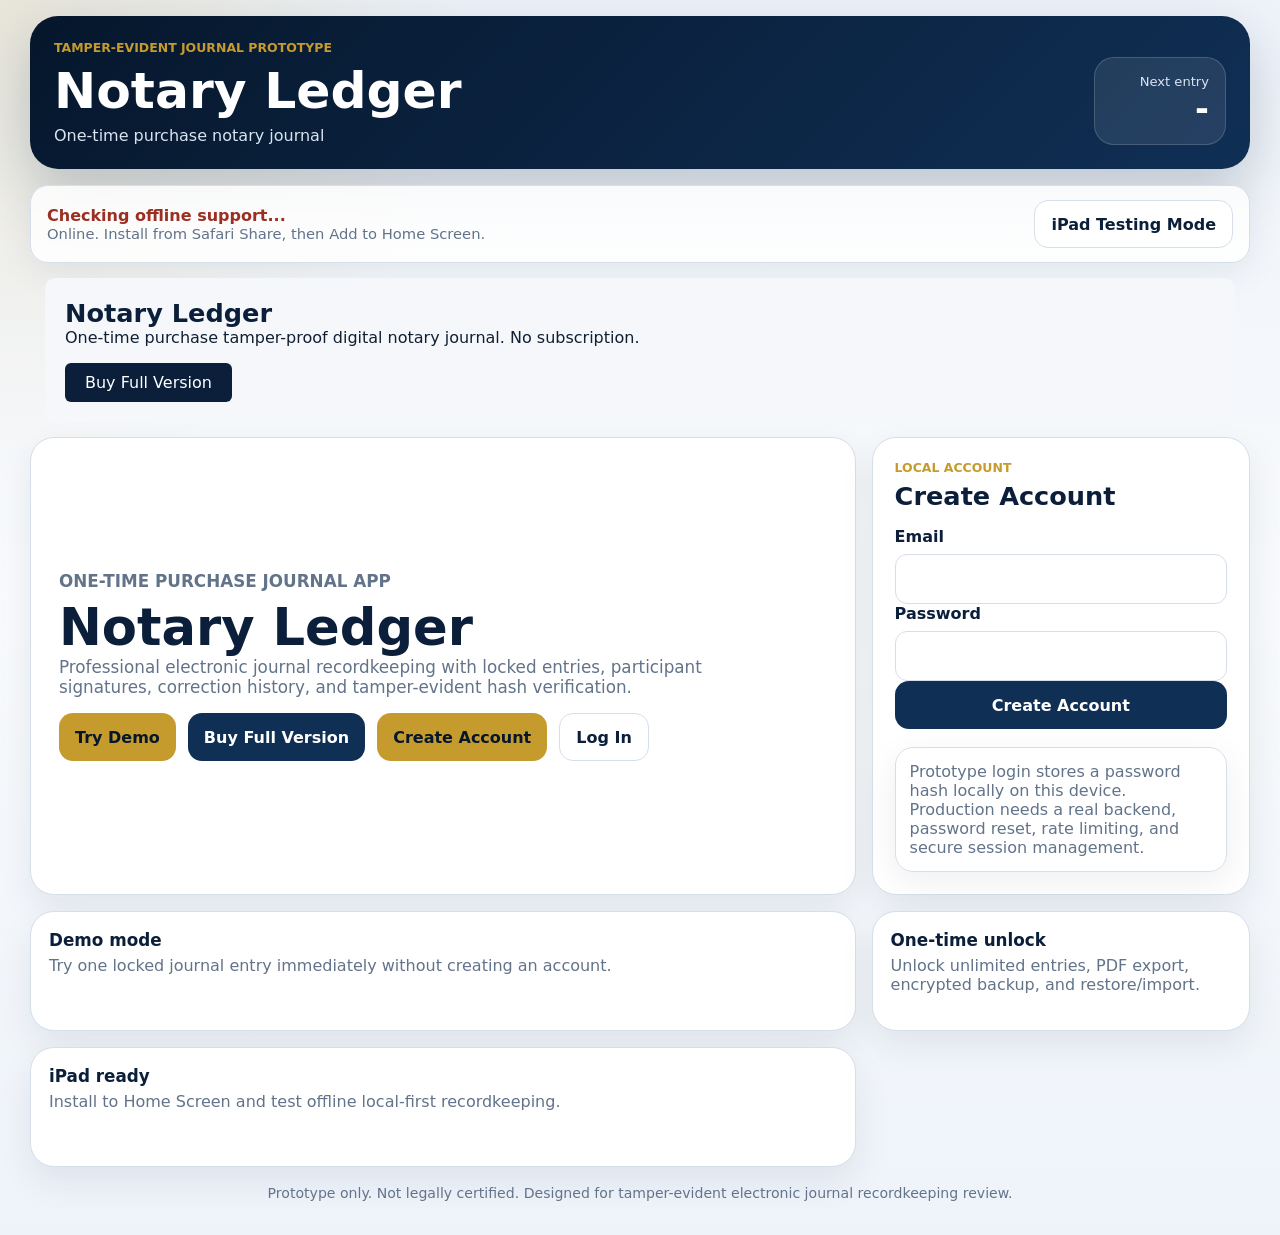
==== index.html @ 4eb13701 "Update index.html" ====
<!doctype html>
<html lang="en">
  <head>
    <meta charset="utf-8" />
    <meta name="viewport" content="width=device-width, initial-scale=1, viewport-fit=cover" />
    <meta name="theme-color" content="#0b1f3a" />
    <meta name="apple-mobile-web-app-capable" content="yes" />
    <meta name="apple-mobile-web-app-title" content="Notary Journal" />
    <meta name="apple-mobile-web-app-status-bar-style" content="black-translucent" />
    <title>Notary Journal Prototype</title>
    <link rel="manifest" href="manifest.webmanifest" />
    <link rel="apple-touch-icon" href="icon.svg" />
    <link rel="icon" href="icon.svg" type="image/svg+xml" />
    <link rel="stylesheet" href="styles.css" />
  </head>
  <body>
    <div class="app-shell">
      <header class="app-header">
        <div>
          <p class="eyebrow">Tamper-evident journal prototype</p>
          <h1>Notary Ledger</h1>
          <p id="notaryIdentity" class="identity"></p>
        </div>
        <div class="header-card">
          <span>Next entry</span>
          <strong id="nextEntryNumber">1</strong>
        </div>
      </header>

      <section class="status-strip">
        <div>
          <strong id="offlineStatus">Checking offline support...</strong>
          <span id="pwaStatus">Install from Safari Share, then Add to Home Screen.</span>
        </div>
        <button id="ipadModeToggle" class="button secondary" type="button">iPad Testing Mode</button>
      </section>
<section style="padding:20px; background:#f5f7fb; border-radius:10px; margin:15px;">
  <h2>Notary Ledger</h2>
  <p>One-time purchase tamper-proof digital notary journal. No subscription.</p>

  <a href="YOUR_STRIPE_LINK" target="_blank">
    <button style="padding:10px 20px; background:#0b1f3a; color:white; border:none; border-radius:6px;">
      Buy Full Version
    </button>
  </a>
</section>
      <nav class="app-nav" aria-label="Primary">
        <button class="nav-button active" data-view="dashboard" type="button">Home</button>
        <button class="nav-button" data-view="new-entry" type="button">New Entry</button>
        <button class="nav-button" data-view="locked" type="button">Locked Entries</button>
        <button class="nav-button" data-view="settings" type="button">Settings</button>
      </nav>

      <main id="app"></main>

     <footer class="app-footer">
  Prototype only. Not legally certified. Designed for tamper-evident electronic journal recordkeeping review.
</footer>
      
    </div>
    <input id="restoreFileInput" type="file" accept=".json,.njbackup,application/json" hidden />

    <div id="signatureModal" class="signature-modal" aria-hidden="true">
      <div class="signature-card">
        <div class="signature-modal-header">
          <div>
            <p class="eyebrow">Signature capture</p>
            <h2 id="signatureTitle">Participant Signature</h2>
          </div>
          <button id="closeSignature" class="button secondary" type="button">Cancel</button>
        </div>
        <div class="signature-stage">
          <canvas id="signaturePad" width="1200" height="620"></canvas>
        </div>
        <div class="signature-actions">
          <button id="clearSignature" class="button secondary" type="button">Clear Signature</button>
          <button id="confirmSignature" class="button primary" type="button">Confirm Signature</button>
        </div>
      </div>
    </div>

    <script src="app.js"></script>
  </body>
</html>
---- styles.css ----
:root {
  color-scheme: light;
  --navy-950: #06172c;
  --navy-900: #0b1f3a;
  --navy-800: #102f55;
  --navy-700: #16406f;
  --gold: #c59b2d;
  --gold-dark: #9f781f;
  --paper: #f4f7fb;
  --panel: #ffffff;
  --line: #d6deea;
  --muted: #62738a;
  --ink: #102033;
  --danger: #9b2f21;
  --success: #126446;
  font-family: Inter, ui-sans-serif, system-ui, -apple-system, BlinkMacSystemFont, "Segoe UI", sans-serif;
}

* {
  box-sizing: border-box;
}

html {
  min-height: 100%;
  background: var(--paper);
}

body {
  min-height: 100%;
  margin: 0;
  background:
    radial-gradient(circle at top left, rgba(197, 155, 45, 0.16), transparent 30rem),
    linear-gradient(180deg, #eef3fa 0%, #f8fafc 48%, #eef3fa 100%);
  color: var(--ink);
}

body.signature-active {
  overflow: hidden;
  position: fixed;
  width: 100%;
}

button,
input,
select,
textarea {
  font: inherit;
}

button {
  border: 0;
  cursor: pointer;
}

input,
select,
textarea {
  width: 100%;
  min-height: 50px;
  border: 1px solid var(--line);
  border-radius: 12px;
  background: #fff;
  color: var(--ink);
  padding: 13px 14px;
  outline: none;
}

textarea {
  resize: vertical;
}

input:focus,
select:focus,
textarea:focus {
  border-color: var(--gold);
  box-shadow: 0 0 0 4px rgba(197, 155, 45, 0.17);
}

label {
  display: grid;
  gap: 8px;
  color: var(--navy-900);
  font-weight: 700;
}

h1,
h2,
h3,
h4,
p {
  margin-top: 0;
}

h1 {
  margin-bottom: 6px;
  color: #fff;
  font-size: clamp(2rem, 4vw, 3.15rem);
  letter-spacing: 0;
}

h2 {
  margin-bottom: 0;
  color: var(--navy-900);
  font-size: clamp(1.35rem, 2vw, 1.85rem);
}

h3 {
  margin-bottom: 12px;
  color: var(--navy-900);
}

code {
  overflow-wrap: anywhere;
  font-family: ui-monospace, SFMono-Regular, Consolas, "Liberation Mono", monospace;
}

.app-shell {
  width: min(1220px, calc(100% - 28px));
  margin: 0 auto;
  padding: max(16px, env(safe-area-inset-top)) 0 34px;
}

.app-header {
  display: flex;
  align-items: end;
  justify-content: space-between;
  gap: 18px;
  border-radius: 28px;
  background: linear-gradient(135deg, var(--navy-950), var(--navy-800));
  padding: 24px;
  box-shadow: 0 22px 55px rgba(11, 31, 58, 0.22);
}

.eyebrow {
  margin: 0 0 6px;
  color: var(--gold);
  font-size: 0.78rem;
  font-weight: 800;
  text-transform: uppercase;
  letter-spacing: 0;
}

.identity {
  margin-bottom: 0;
  color: #d9e4f2;
}

.header-card {
  min-width: 132px;
  border: 1px solid rgba(255, 255, 255, 0.16);
  border-radius: 20px;
  background: rgba(255, 255, 255, 0.09);
  color: #fff;
  padding: 16px;
  text-align: right;
}

.header-card span {
  display: block;
  color: #d9e4f2;
  font-size: 0.82rem;
}

.header-card strong {
  display: block;
  font-size: 2.1rem;
}

.status-strip,
.app-nav,
.notice-card,
.warning-card,
.prototype-note {
  border: 1px solid var(--line);
  border-radius: 18px;
  background: rgba(255, 255, 255, 0.86);
  box-shadow: 0 10px 35px rgba(16, 32, 51, 0.07);
}

.status-strip {
  display: flex;
  align-items: center;
  justify-content: space-between;
  gap: 14px;
  margin-top: 16px;
  padding: 14px 16px;
}

.status-strip strong,
.status-strip span {
  display: block;
}

.status-strip strong {
  color: var(--danger);
}

.status-strip strong[data-ready="true"] {
  color: var(--success);
}

.status-strip span {
  color: var(--muted);
  font-size: 0.92rem;
}

.app-nav {
  display: grid;
  grid-template-columns: repeat(4, 1fr);
  gap: 8px;
  margin: 16px 0;
  padding: 8px;
}

body.signed-out .app-nav {
  display: none;
}

.nav-button {
  min-height: 48px;
  border-radius: 14px;
  background: transparent;
  color: var(--navy-800);
  font-weight: 800;
}

.nav-button.active {
  background: var(--navy-900);
  color: #fff;
}

.button {
  min-height: 48px;
  border-radius: 14px;
  padding: 12px 16px;
  font-weight: 850;
}

.button.primary {
  background: var(--navy-800);
  color: #fff;
}

.button.gold {
  background: var(--gold);
  color: var(--navy-950);
}

.button.secondary {
  border: 1px solid var(--line);
  background: #fff;
  color: var(--navy-900);
}

.button.danger {
  border: 1px solid #e8b8b0;
  background: #fff4f1;
  color: var(--danger);
}

.button.full {
  width: 100%;
  margin-bottom: 10px;
}

.button:disabled {
  cursor: not-allowed;
  opacity: 0.45;
}

.dashboard-grid {
  display: grid;
  grid-template-columns: 1.5fr repeat(3, 1fr);
  gap: 16px;
}

.home-panel {
  display: flex;
  align-items: center;
  justify-content: space-between;
  gap: 18px;
  border: 1px solid var(--line);
  border-radius: 28px;
  background: #fff;
  box-shadow: 0 14px 35px rgba(16, 32, 51, 0.08);
  padding: 26px;
}

.home-panel p {
  margin-bottom: 0;
  color: var(--muted);
}

.start-button {
  min-width: 220px;
  min-height: 64px;
  font-size: 1.08rem;
}

.home-actions {
  display: grid;
  grid-template-columns: repeat(4, 1fr);
  gap: 14px;
  margin-top: 16px;
}

.landing-grid {
  display: grid;
  grid-template-columns: minmax(0, 1.2fr) minmax(340px, 0.55fr);
  gap: 16px;
}

.landing-hero,
.auth-card,
.feature-card,
.onboarding-card,
.license-card,
.account-box {
  border: 1px solid var(--line);
  border-radius: 24px;
  background: #fff;
  box-shadow: 0 14px 35px rgba(16, 32, 51, 0.08);
}

.landing-hero {
  display: grid;
  align-content: center;
  min-height: 380px;
  padding: 28px;
}

.landing-hero h2 {
  max-width: 760px;
  font-size: clamp(2rem, 4vw, 3.4rem);
}

.landing-hero p {
  max-width: 680px;
  color: var(--muted);
  font-size: 1.05rem;
}

.landing-actions {
  display: flex;
  flex-wrap: wrap;
  gap: 12px;
}

.auth-card,
.onboarding-card {
  padding: 22px;
}

.feature-card {
  min-height: 120px;
  padding: 18px;
}

.feature-card strong,
.feature-card span,
.account-box strong,
.account-box span {
  display: block;
}

.feature-card strong {
  color: var(--navy-900);
  font-size: 1.05rem;
}

.feature-card span,
.account-box span {
  margin-top: 6px;
  color: var(--muted);
}

.onboarding-card {
  max-width: 980px;
  margin: 0 auto;
}

.license-card {
  display: flex;
  align-items: center;
  justify-content: space-between;
  gap: 16px;
  margin-top: 16px;
  padding: 18px;
  border-left: 5px solid var(--gold);
}

.license-card.unlocked {
  border-left-color: var(--success);
}

.license-card p {
  margin-bottom: 0;
  color: var(--muted);
}

.license-actions {
  display: flex;
  flex-wrap: wrap;
  gap: 10px;
}

.account-box {
  margin-bottom: 12px;
  padding: 14px;
  background: #f9fbfe;
}

.hero-card,
.metric-card,
.quick-action,
.form-card,
.step-card,
.list-card,
.detail-card,
.participant-card,
.signature-tile,
.review-card,
.total-card {
  border: 1px solid var(--line);
  border-radius: 22px;
  background: var(--panel);
  box-shadow: 0 14px 35px rgba(16, 32, 51, 0.08);
}

.hero-card {
  display: flex;
  justify-content: space-between;
  gap: 18px;
  grid-column: span 1;
  padding: 22px;
}

.hero-card p {
  color: var(--muted);
}

.hero-actions {
  display: grid;
  align-content: center;
  gap: 10px;
  min-width: 160px;
}

.metric-card {
  display: grid;
  align-content: space-between;
  min-height: 158px;
  padding: 18px;
}

.metric-card span {
  color: var(--muted);
  font-weight: 800;
}

.metric-card strong {
  color: var(--navy-900);
  font-size: 2.25rem;
}

.metric-card code {
  color: var(--navy-900);
  font-size: 0.75rem;
}

.action-grid {
  display: grid;
  grid-template-columns: repeat(3, 1fr);
  gap: 14px;
  margin-top: 16px;
}

.quick-action {
  min-height: 116px;
  padding: 18px;
  text-align: left;
}

.quick-action strong,
.quick-action span {
  display: block;
}

.quick-action strong {
  color: var(--navy-900);
  font-size: 1.05rem;
}

.quick-action span {
  margin-top: 8px;
  color: var(--muted);
}

.notice-card,
.warning-card {
  display: grid;
  gap: 4px;
  margin-top: 16px;
  padding: 16px;
  border-left: 5px solid var(--gold);
}

.notice-card strong,
.warning-card strong {
  color: var(--navy-900);
}

.notice-card span,
.warning-card span {
  color: var(--muted);
}

.workflow-layout,
.locked-layout,
.settings-grid {
  display: grid;
  grid-template-columns: 300px minmax(0, 1fr);
  gap: 16px;
}

.step-card,
.form-card,
.list-card,
.detail-card {
  padding: 18px;
}

.step-card {
  display: grid;
  align-content: start;
  gap: 8px;
  position: sticky;
  top: 14px;
}

.step-button {
  min-height: 62px;
  border-radius: 16px;
  background: #f6f8fb;
  color: var(--navy-800);
  padding: 12px;
  text-align: left;
  font-weight: 850;
}

.step-button span {
  display: block;
  color: var(--muted);
  font-size: 0.75rem;
}

.step-button.active {
  background: var(--navy-900);
  color: #fff;
}

.step-button.active span {
  color: #d9e4f2;
}

.section-heading,
.section-tools,
.wizard-actions,
.filter-row {
  display: flex;
  align-items: center;
  justify-content: space-between;
  gap: 12px;
}

.section-heading {
  margin-bottom: 16px;
}

.section-tools,
.wizard-actions {
  flex-wrap: wrap;
  margin-top: 16px;
}

.field-grid {
  display: grid;
  grid-template-columns: repeat(2, minmax(0, 1fr));
  gap: 14px;
  margin-bottom: 14px;
}

.field-grid.three-col {
  grid-template-columns: repeat(3, minmax(0, 1fr));
}

.field-grid.two-col {
  grid-template-columns: repeat(2, minmax(0, 1fr));
}

.highlight-fields {
  border-left: 4px solid var(--gold);
  padding-left: 12px;
}

.participant-card {
  margin-top: 14px;
  padding: 16px;
}

.participant-card header {
  display: flex;
  align-items: center;
  justify-content: space-between;
  gap: 12px;
  margin-bottom: 14px;
}

.participant-card header div {
  display: grid;
  gap: 6px;
}

.role-pill {
  width: fit-content;
  border-radius: 999px;
  background: rgba(197, 155, 45, 0.16);
  color: var(--gold-dark);
  padding: 5px 10px;
  font-size: 0.78rem;
  font-weight: 900;
}

.icon-button {
  min-height: 40px;
  border-radius: 12px;
  background: #f7f0ef;
  color: var(--danger);
  padding: 8px 12px;
  font-weight: 800;
}

.total-card {
  display: flex;
  align-items: center;
  justify-content: space-between;
  margin-bottom: 14px;
  padding: 16px;
}

.total-card span {
  color: var(--muted);
  font-weight: 800;
}

.total-card strong {
  color: var(--navy-900);
  font-size: 1.8rem;
}

.signature-list {
  display: grid;
  gap: 14px;
}

.signature-tile {
  display: grid;
  grid-template-columns: 1fr 180px 180px;
  align-items: center;
  gap: 14px;
  padding: 16px;
}

.signature-tile strong,
.signature-tile span {
  display: block;
}

.signature-tile span {
  color: var(--muted);
}

.signature-tile img,
.participant-line img,
.capture-previews img {
  width: 170px;
  height: 70px;
  border: 1px solid var(--line);
  border-radius: 12px;
  background: #fff;
  object-fit: contain;
}

.participant-media,
.capture-previews,
.capture-actions {
  display: flex;
  align-items: center;
  gap: 12px;
  flex-wrap: wrap;
}

.participant-media figure,
.capture-previews figure {
  margin: 0;
}

.participant-media figcaption,
.capture-previews figcaption {
  margin-top: 4px;
  color: var(--muted);
  font-size: 0.76rem;
  font-weight: 800;
  text-align: center;
}

.toggle-row {
  display: flex;
  align-items: center;
  width: fit-content;
  gap: 12px;
  border: 1px solid var(--line);
  border-radius: 16px;
  background: #fff;
  padding: 12px 14px;
  margin-bottom: 16px;
}

.toggle-row input {
  width: 24px;
  min-height: 24px;
}

.review-card {
  padding: 18px;
}

.participant-line {
  display: flex;
  align-items: center;
  justify-content: space-between;
  gap: 12px;
  border-top: 1px solid var(--line);
  padding: 12px 0;
}

.participant-line strong,
.participant-line span {
  display: block;
}

.participant-line span {
  color: var(--muted);
}

.filter-row {
  align-items: stretch;
  margin-bottom: 12px;
}

.filter-row input {
  flex: 1;
}

.filter-row select {
  max-width: 190px;
}

.entry-list {
  display: grid;
  gap: 8px;
  max-height: 62vh;
  overflow: auto;
  padding-right: 4px;
}

.entry-list-item {
  border: 1px solid var(--line);
  border-radius: 16px;
  background: #fff;
  padding: 14px;
  text-align: left;
}

.entry-list-item.active {
  border-color: var(--gold);
  box-shadow: 0 0 0 4px rgba(197, 155, 45, 0.13);
}

.entry-list-item strong,
.entry-list-item span {
  display: block;
}

.entry-list-item span {
  margin-top: 4px;
  color: var(--muted);
  font-size: 0.9rem;
}

.detail-grid {
  display: grid;
  grid-template-columns: repeat(4, 1fr);
  gap: 10px;
  margin-bottom: 18px;
}

.detail-grid div,
.hash-panel,
.correction-row {
  border: 1px solid var(--line);
  border-radius: 16px;
  background: #f9fbfe;
  padding: 12px;
}

.detail-grid span,
.hash-panel span {
  display: block;
  color: var(--muted);
  font-size: 0.82rem;
  font-weight: 800;
}

.detail-grid strong {
  display: block;
  margin-top: 4px;
  color: var(--navy-900);
}

.hash-panel {
  display: grid;
  gap: 8px;
  margin-bottom: 18px;
}

.hash-panel code,
.correction-row code {
  font-size: 0.78rem;
}

.correction-row {
  display: grid;
  gap: 5px;
  margin-bottom: 8px;
}

.empty {
  color: var(--muted);
}

.settings-grid {
  grid-template-columns: minmax(0, 1.1fr) minmax(320px, 0.6fr);
}

.prototype-note {
  margin: 8px 0 0;
  padding: 14px;
  color: var(--muted);
}

.signature-modal {
  display: none;
  position: fixed;
  inset: 0;
  z-index: 20;
  background: rgba(6, 23, 44, 0.86);
  padding: max(14px, env(safe-area-inset-top)) max(14px, env(safe-area-inset-right)) max(14px, env(safe-area-inset-bottom)) max(14px, env(safe-area-inset-left));
}

.signature-modal.open {
  display: grid;
  place-items: center;
}

.signature-modal.thumbprint-mode .signature-stage {
  max-width: 620px;
  width: 100%;
  justify-self: center;
}

.signature-card {
  display: grid;
  grid-template-rows: auto minmax(0, 1fr) auto;
  width: min(1120px, 100%);
  height: min(760px, 100%);
  border-radius: 26px;
  background: #fff;
  padding: 18px;
}

.signature-modal-header,
.signature-actions {
  display: flex;
  align-items: center;
  justify-content: space-between;
  gap: 12px;
}

.signature-stage {
  display: grid;
  place-items: center;
  min-height: 0;
  margin: 14px 0;
  border: 2px dashed #93a5bb;
  border-radius: 22px;
  background: #f8fbff;
  overflow: hidden;
  touch-action: none;
}

#signaturePad {
  width: 100%;
  height: 100%;
  min-height: 360px;
  background: #fff;
  touch-action: none;
  user-select: none;
}

.app-footer {
  margin-top: 18px;
  color: var(--muted);
  font-size: 0.88rem;
  text-align: center;
}

body.ipad-mode .app-shell {
  width: min(100% - 20px, 1040px);
}

body.ipad-mode input,
body.ipad-mode select,
body.ipad-mode textarea,
body.ipad-mode .button,
body.ipad-mode .nav-button {
  min-height: 56px;
  font-size: 1rem;
}

body.ipad-mode .workflow-layout,
body.ipad-mode .locked-layout {
  grid-template-columns: 1fr;
}

body.ipad-mode .step-card {
  position: static;
  grid-template-columns: repeat(3, 1fr);
}

@media (max-width: 980px) {
  .dashboard-grid,
  .home-actions,
  .action-grid,
  .workflow-layout,
  .locked-layout,
  .settings-grid,
  .landing-grid {
    grid-template-columns: 1fr;
  }

  .detail-grid {
    grid-template-columns: repeat(2, 1fr);
  }

  .signature-tile {
    grid-template-columns: 1fr;
  }

  .signature-tile img {
    width: 100%;
  }

  .step-card {
    position: static;
  }
}

@media (max-width: 680px) {
  .app-shell {
    width: min(100% - 18px, 100%);
  }

  .app-header,
  .status-strip,
  .home-panel,
  .section-heading,
  .license-card,
  .participant-card header,
  .signature-modal-header,
  .signature-actions {
    align-items: stretch;
    flex-direction: column;
  }

  .app-nav,
  .field-grid,
  .field-grid.three-col,
  .field-grid.two-col,
  .detail-grid {
    grid-template-columns: 1fr;
  }

  .filter-row {
    flex-direction: column;
  }

  .filter-row select {
    max-width: none;
  }

  .header-card {
    text-align: left;
  }
}
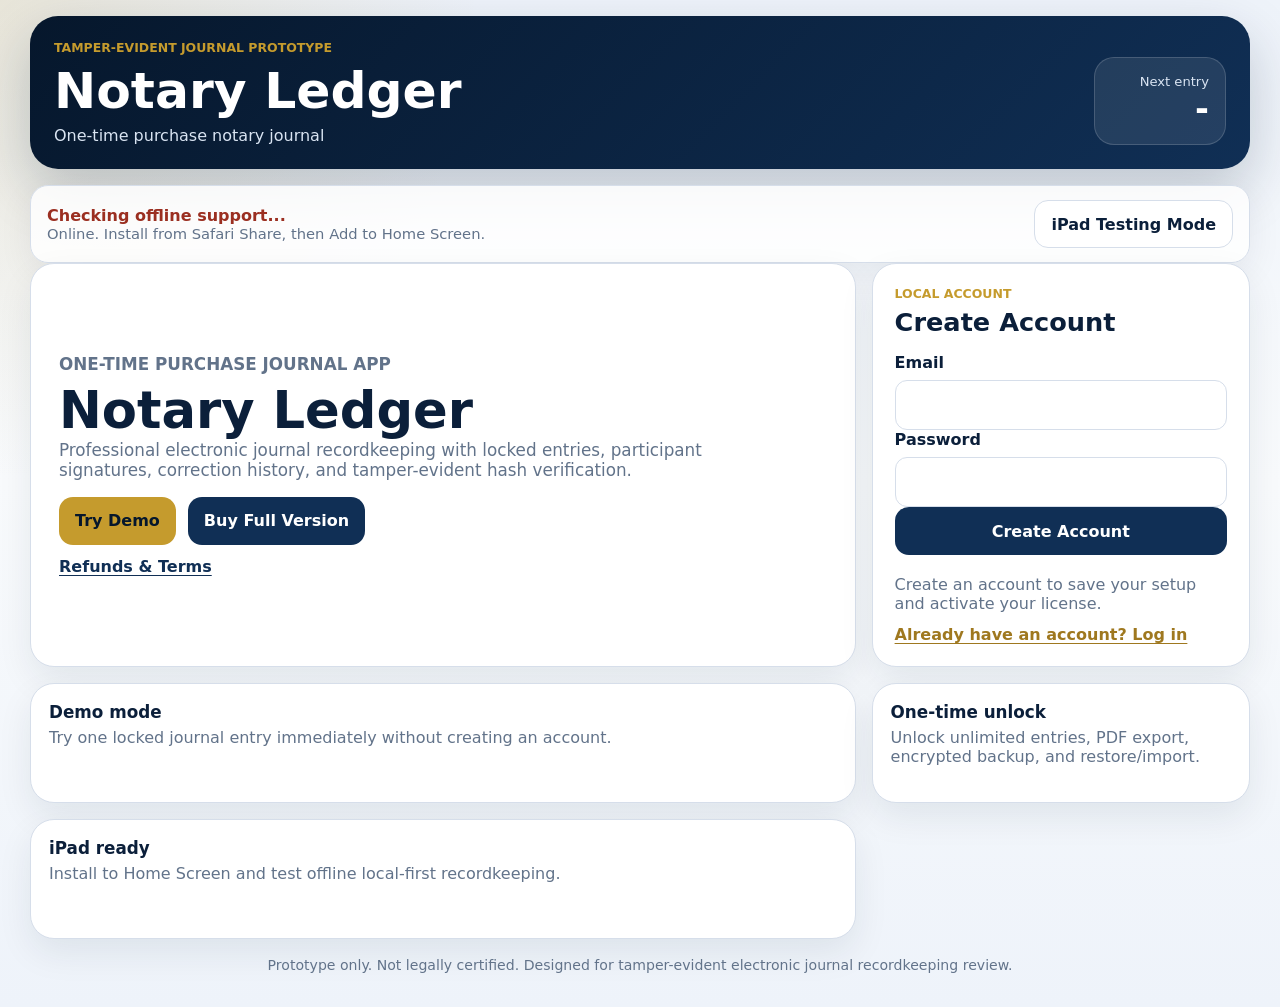
==== commit 4f7b6cca: "Add files via upload" ====
--- a/index.html
+++ b/index.html
@@ -34,16 +34,7 @@
         </div>
         <button id="ipadModeToggle" class="button secondary" type="button">iPad Testing Mode</button>
       </section>
-<section style="padding:20px; background:#f5f7fb; border-radius:10px; margin:15px;">
-  <h2>Notary Ledger</h2>
-  <p>One-time purchase tamper-proof digital notary journal. No subscription.</p>
 
-  <a href="YOUR_STRIPE_LINK" target="_blank">
-    <button style="padding:10px 20px; background:#0b1f3a; color:white; border:none; border-radius:6px;">
-      Buy Full Version
-    </button>
-  </a>
-</section>
       <nav class="app-nav" aria-label="Primary">
         <button class="nav-button active" data-view="dashboard" type="button">Home</button>
         <button class="nav-button" data-view="new-entry" type="button">New Entry</button>
@@ -53,12 +44,36 @@
 
       <main id="app"></main>
 
-     <footer class="app-footer">
-  Prototype only. Not legally certified. Designed for tamper-evident electronic journal recordkeeping review.
-</footer>
-      
+      <footer class="app-footer">
+        Prototype only. Not legally certified. Designed for tamper-evident electronic journal recordkeeping review.
+      </footer>
     </div>
     <input id="restoreFileInput" type="file" accept=".json,.njbackup,application/json" hidden />
+
+    <div id="termsModal" class="terms-modal" aria-hidden="true">
+      <div class="terms-card">
+        <div class="terms-header">
+          <h2>Refunds & Terms</h2>
+          <button id="closeTerms" class="button secondary" type="button">Close</button>
+        </div>
+        <section>
+          <h3>Refund Policy</h3>
+          <p>Notary Ledger offers a 7-day refund period from the date of purchase. If you are not satisfied, contact support at digitalsolutionsco.us@gmail.com.</p>
+        </section>
+        <section>
+          <h3>Access</h3>
+          <p>Access may be revoked after a refund is issued.</p>
+        </section>
+        <section>
+          <h3>Product</h3>
+          <p>Notary Ledger is a one-time purchase digital recordkeeping tool. No subscription is required.</p>
+        </section>
+        <section>
+          <h3>Disclaimer</h3>
+          <p>Users are responsible for ensuring compliance with their state and local notary laws. Notary Ledger does not provide legal advice or notarial authority.</p>
+        </section>
+      </div>
+    </div>
 
     <div id="signatureModal" class="signature-modal" aria-hidden="true">
       <div class="signature-card">
--- a/styles.css
+++ b/styles.css
@@ -40,6 +40,10 @@
   width: 100%;
 }
 
+body.modal-active {
+  overflow: hidden;
+}
+
 button,
 input,
 select,
@@ -344,11 +348,37 @@
   display: flex;
   flex-wrap: wrap;
   gap: 12px;
+  align-items: center;
 }
 
 .auth-card,
 .onboarding-card {
   padding: 22px;
+}
+
+.text-link {
+  width: fit-content;
+  min-height: auto;
+  border: 0;
+  background: transparent;
+  color: var(--navy-800);
+  padding: 0;
+  font-weight: 850;
+  text-decoration: underline;
+  text-underline-offset: 3px;
+}
+
+.terms-link {
+  margin-top: 12px;
+}
+
+.account-note {
+  margin: 10px 0 12px;
+  color: var(--muted);
+}
+
+.account-switch {
+  color: var(--gold-dark);
 }
 
 .feature-card {
@@ -868,6 +898,48 @@
   padding: max(14px, env(safe-area-inset-top)) max(14px, env(safe-area-inset-right)) max(14px, env(safe-area-inset-bottom)) max(14px, env(safe-area-inset-left));
 }
 
+.terms-modal {
+  display: none;
+  position: fixed;
+  inset: 0;
+  z-index: 25;
+  background: rgba(6, 23, 44, 0.68);
+  padding: max(18px, env(safe-area-inset-top)) max(18px, env(safe-area-inset-right)) max(18px, env(safe-area-inset-bottom)) max(18px, env(safe-area-inset-left));
+}
+
+.terms-modal.open {
+  display: grid;
+  place-items: center;
+}
+
+.terms-card {
+  width: min(680px, 100%);
+  max-height: min(720px, 100%);
+  overflow: auto;
+  border-radius: 24px;
+  background: #fff;
+  box-shadow: 0 24px 70px rgba(6, 23, 44, 0.35);
+  padding: 22px;
+}
+
+.terms-header {
+  display: flex;
+  align-items: center;
+  justify-content: space-between;
+  gap: 14px;
+  border-bottom: 1px solid var(--line);
+  margin-bottom: 16px;
+  padding-bottom: 14px;
+}
+
+.terms-card h3 {
+  margin-bottom: 6px;
+}
+
+.terms-card p {
+  color: var(--muted);
+}
+
 .signature-modal.open {
   display: grid;
   place-items: center;
@@ -987,6 +1059,7 @@
   .section-heading,
   .license-card,
   .participant-card header,
+  .terms-header,
   .signature-modal-header,
   .signature-actions {
     align-items: stretch;
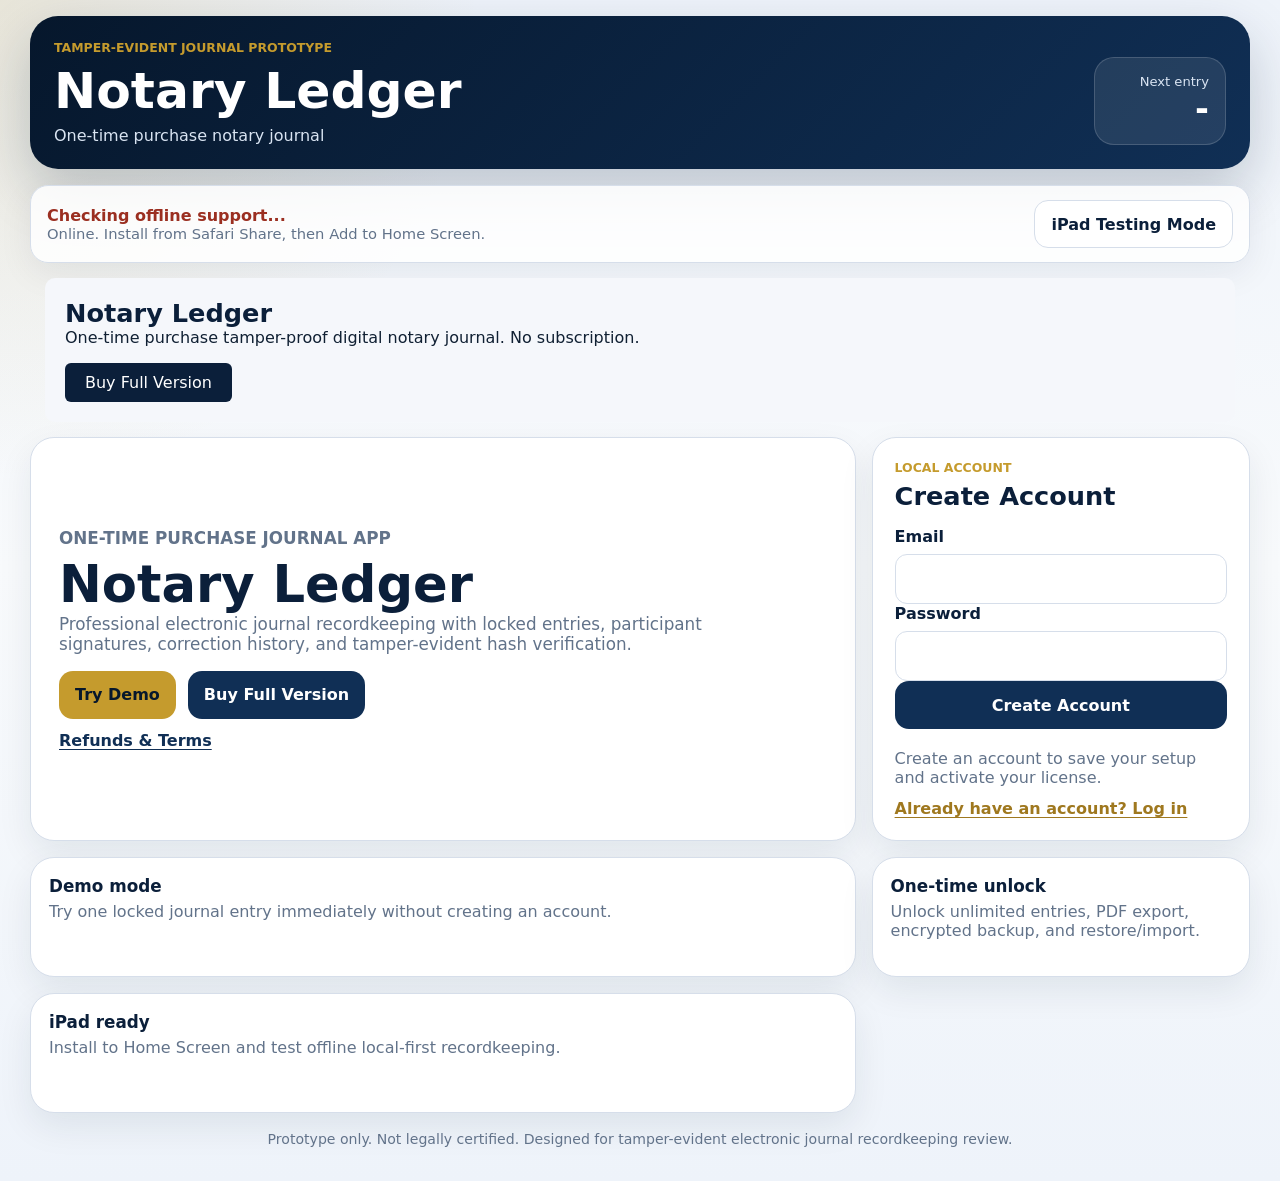
==== commit 5d46cf7e: "Update index.html" ====
--- a/index.html
+++ b/index.html
@@ -34,7 +34,16 @@
         </div>
         <button id="ipadModeToggle" class="button secondary" type="button">iPad Testing Mode</button>
       </section>
+<section style="padding:20px; background:#f5f7fb; border-radius:10px; margin:15px;">
+  <h2>Notary Ledger</h2>
+  <p>One-time purchase tamper-proof digital notary journal. No subscription.</p>
 
+  <a href="YOUR_STRIPE_LINK" target="_blank">
+    <button style="padding:10px 20px; background:#0b1f3a; color:white; border:none; border-radius:6px;">
+      Buy Full Version
+    </button>
+  </a>
+</section>
       <nav class="app-nav" aria-label="Primary">
         <button class="nav-button active" data-view="dashboard" type="button">Home</button>
         <button class="nav-button" data-view="new-entry" type="button">New Entry</button>
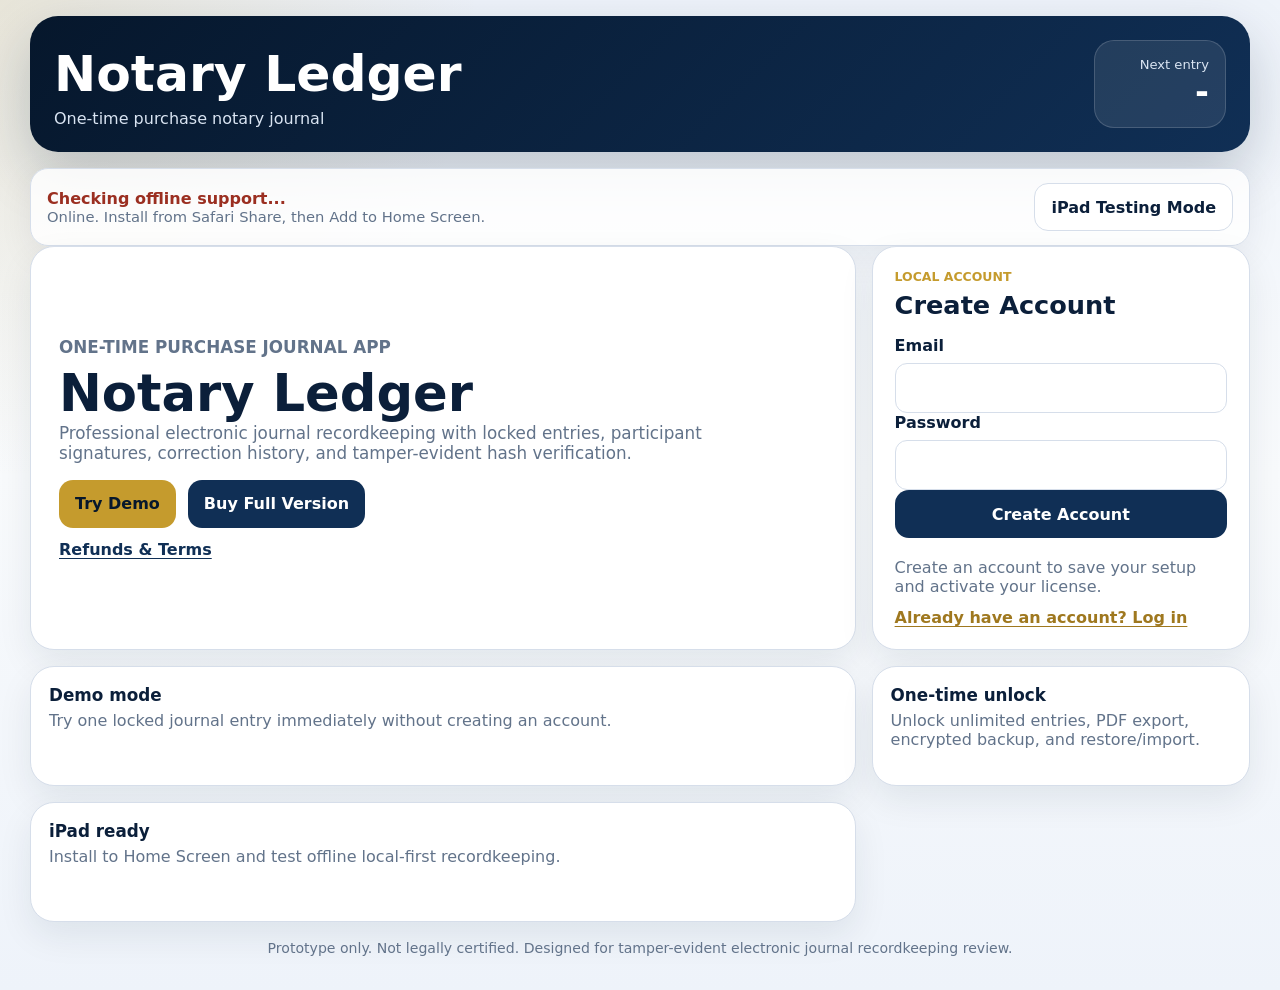
==== commit 0c17c5b1: "Add files via upload" ====
--- a/index.html
+++ b/index.html
@@ -17,7 +17,6 @@
     <div class="app-shell">
       <header class="app-header">
         <div>
-          <p class="eyebrow">Tamper-evident journal prototype</p>
           <h1>Notary Ledger</h1>
           <p id="notaryIdentity" class="identity"></p>
         </div>
@@ -34,16 +33,7 @@
         </div>
         <button id="ipadModeToggle" class="button secondary" type="button">iPad Testing Mode</button>
       </section>
-<section style="padding:20px; background:#f5f7fb; border-radius:10px; margin:15px;">
-  <h2>Notary Ledger</h2>
-  <p>One-time purchase tamper-proof digital notary journal. No subscription.</p>
 
-  <a href="YOUR_STRIPE_LINK" target="_blank">
-    <button style="padding:10px 20px; background:#0b1f3a; color:white; border:none; border-radius:6px;">
-      Buy Full Version
-    </button>
-  </a>
-</section>
       <nav class="app-nav" aria-label="Primary">
         <button class="nav-button active" data-view="dashboard" type="button">Home</button>
         <button class="nav-button" data-view="new-entry" type="button">New Entry</button>
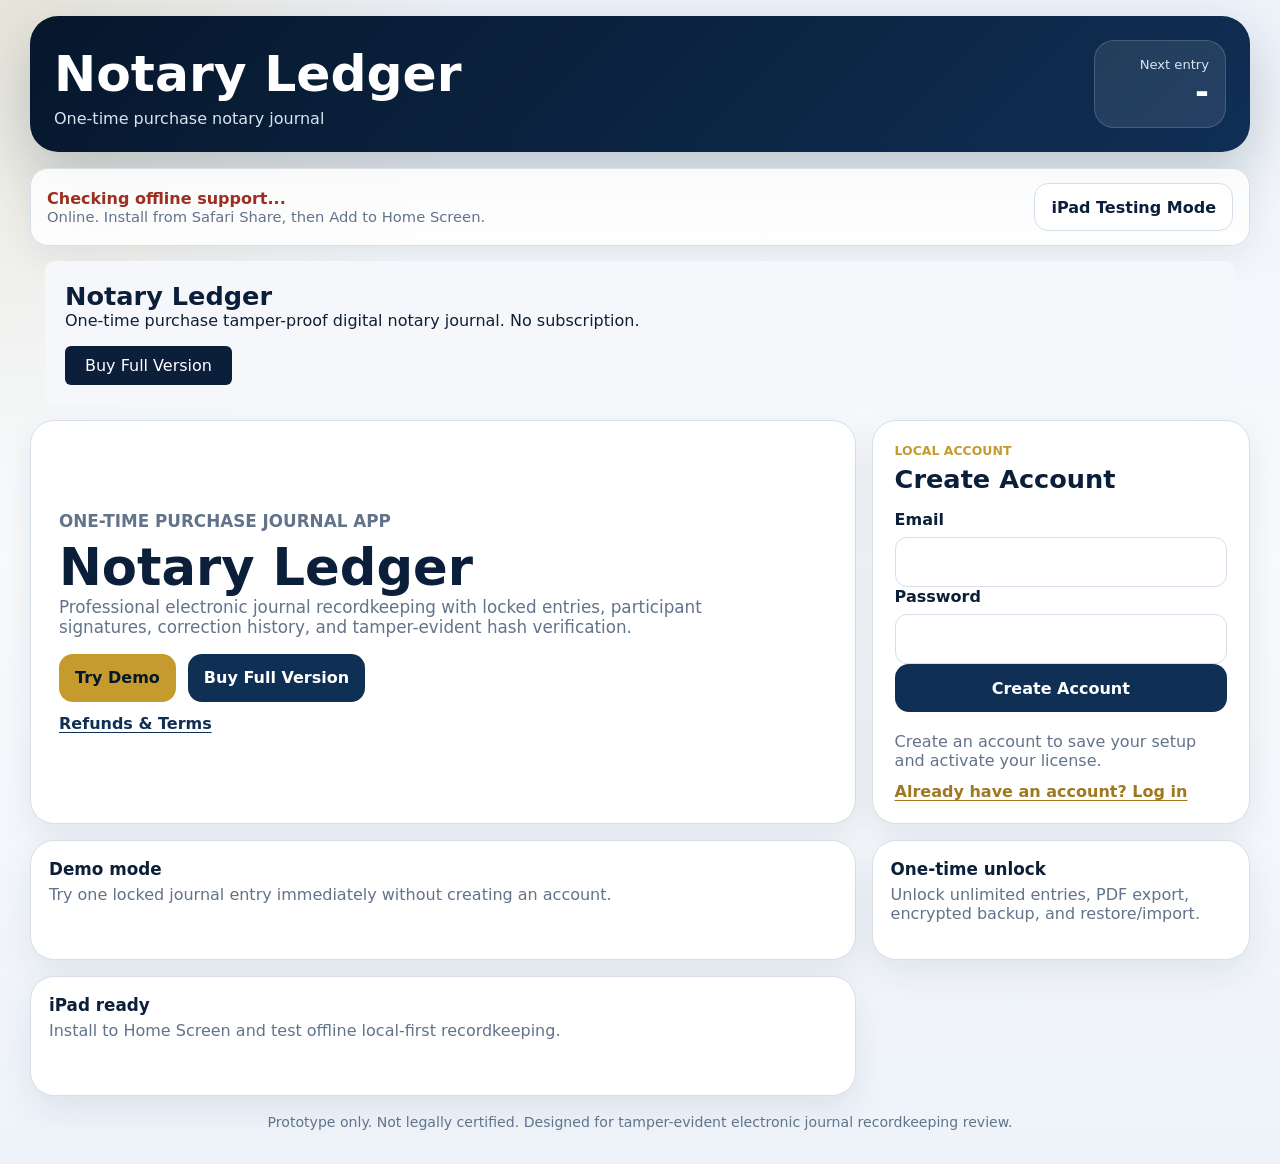
==== commit 2879b9d0: "Update index.html" ====
--- a/index.html
+++ b/index.html
@@ -34,6 +34,16 @@
         <button id="ipadModeToggle" class="button secondary" type="button">iPad Testing Mode</button>
       </section>
 
+      <section style="padding:20px; background:#f5f7fb; border-radius:10px; margin:15px;">
+  <h2>Notary Ledger</h2>
+  <p>One-time purchase tamper-proof digital notary journal. No subscription.</p>
+
+  <a href="https://buy.stripe.com/bJe4gB2sD0DG8nhfdegIo00" target="_blank">
+    <button style="padding:10px 20px; background:#0b1f3a; color:white; border:none; border-radius:6px;">
+      Buy Full Version
+    </button>
+  </a>
+</section>
       <nav class="app-nav" aria-label="Primary">
         <button class="nav-button active" data-view="dashboard" type="button">Home</button>
         <button class="nav-button" data-view="new-entry" type="button">New Entry</button>
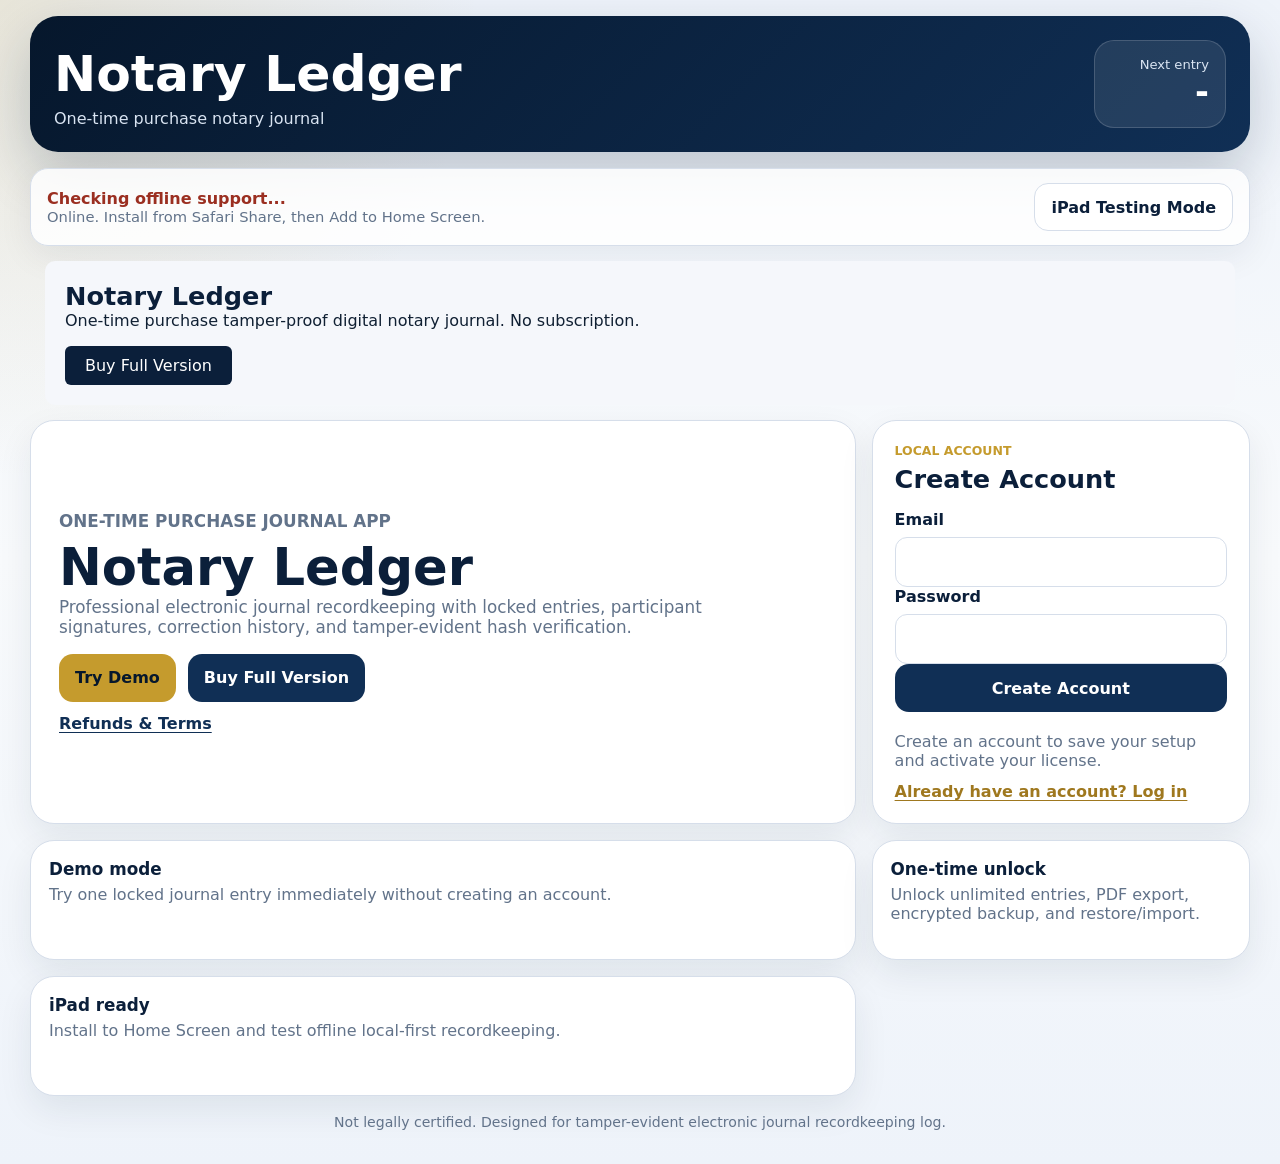
==== commit de34da2e: "Update index.html" ====
--- a/index.html
+++ b/index.html
@@ -38,7 +38,7 @@
   <h2>Notary Ledger</h2>
   <p>One-time purchase tamper-proof digital notary journal. No subscription.</p>
 
-  <a href="https://buy.stripe.com/bJe4gB2sD0DG8nhfdegIo00" target="_blank">
+  <a href="https://buy.stripe.com/7sY14p8R17249rl3uwgIo01" target="_blank">
     <button style="padding:10px 20px; background:#0b1f3a; color:white; border:none; border-radius:6px;">
       Buy Full Version
     </button>
@@ -54,7 +54,7 @@
       <main id="app"></main>
 
       <footer class="app-footer">
-        Prototype only. Not legally certified. Designed for tamper-evident electronic journal recordkeeping review.
+        Not legally certified. Designed for tamper-evident electronic journal recordkeeping log.
       </footer>
     </div>
     <input id="restoreFileInput" type="file" accept=".json,.njbackup,application/json" hidden />
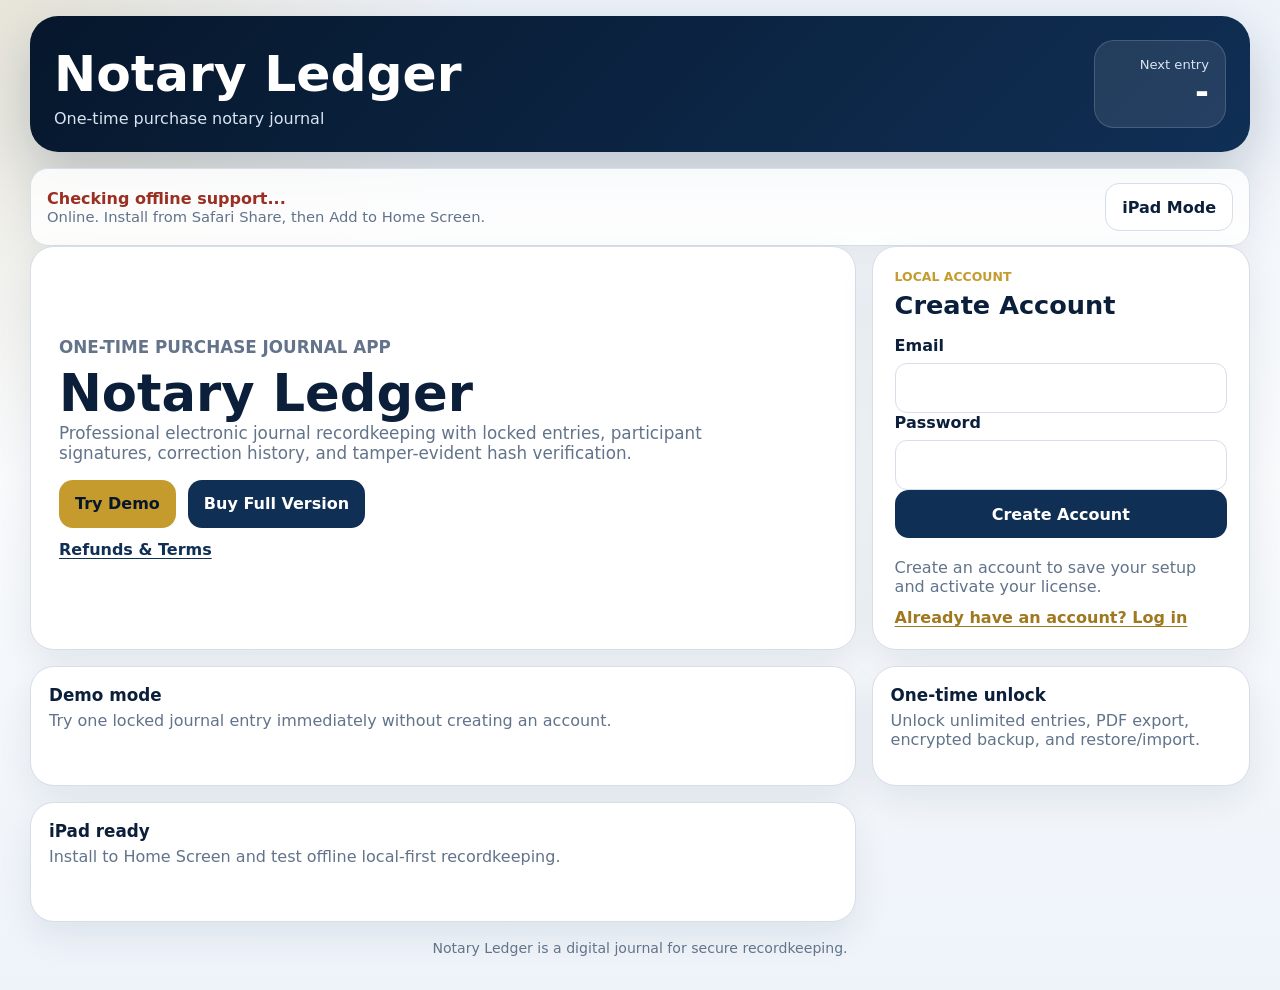
==== commit 439ec1a5: "Add files via upload" ====
--- a/index.html
+++ b/index.html
@@ -7,7 +7,7 @@
     <meta name="apple-mobile-web-app-capable" content="yes" />
     <meta name="apple-mobile-web-app-title" content="Notary Journal" />
     <meta name="apple-mobile-web-app-status-bar-style" content="black-translucent" />
-    <title>Notary Journal Prototype</title>
+    <title>Notary Ledger</title>
     <link rel="manifest" href="manifest.webmanifest" />
     <link rel="apple-touch-icon" href="icon.svg" />
     <link rel="icon" href="icon.svg" type="image/svg+xml" />
@@ -31,19 +31,9 @@
           <strong id="offlineStatus">Checking offline support...</strong>
           <span id="pwaStatus">Install from Safari Share, then Add to Home Screen.</span>
         </div>
-        <button id="ipadModeToggle" class="button secondary" type="button">iPad Testing Mode</button>
+        <button id="ipadModeToggle" class="button secondary" type="button">iPad Mode</button>
       </section>
 
-      <section style="padding:20px; background:#f5f7fb; border-radius:10px; margin:15px;">
-  <h2>Notary Ledger</h2>
-  <p>One-time purchase tamper-proof digital notary journal. No subscription.</p>
-
-  <a href="https://buy.stripe.com/7sY14p8R17249rl3uwgIo01" target="_blank">
-    <button style="padding:10px 20px; background:#0b1f3a; color:white; border:none; border-radius:6px;">
-      Buy Full Version
-    </button>
-  </a>
-</section>
       <nav class="app-nav" aria-label="Primary">
         <button class="nav-button active" data-view="dashboard" type="button">Home</button>
         <button class="nav-button" data-view="new-entry" type="button">New Entry</button>
@@ -54,7 +44,7 @@
       <main id="app"></main>
 
       <footer class="app-footer">
-        Not legally certified. Designed for tamper-evident electronic journal recordkeeping log.
+        Notary Ledger is a digital journal for secure recordkeeping.
       </footer>
     </div>
     <input id="restoreFileInput" type="file" accept=".json,.njbackup,application/json" hidden />
